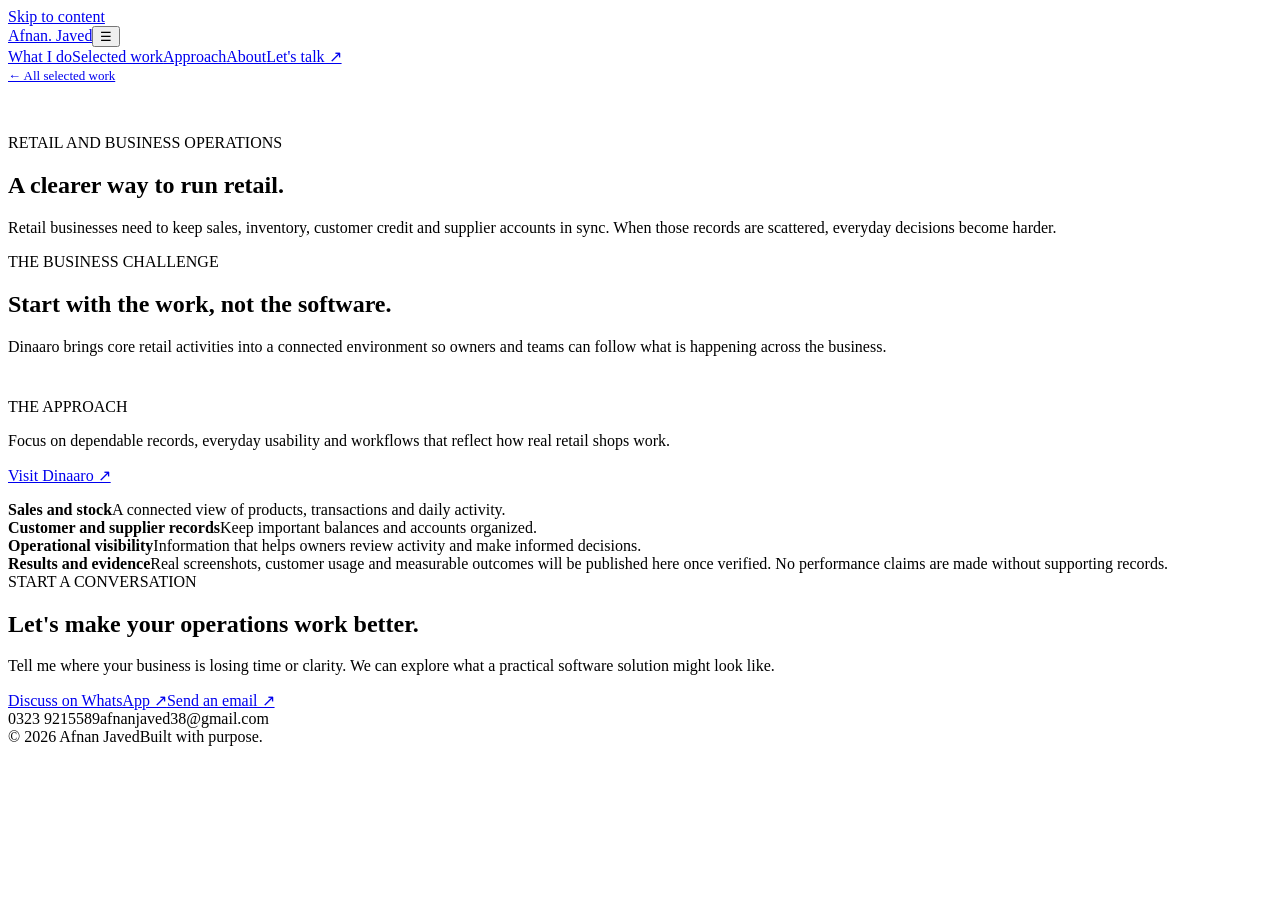
==== work/dinaaro/index.html @ 1b176692 "Build clean portfolio: work/dinaaro/index.html" ====
<!doctype html><html lang="en"><head><meta charset="utf-8"><meta name="viewport" content="width=device-width, initial-scale=1"><meta name="theme-color" content="#0d141c"><title>Dinaaro | Work by Afnan Javed</title><meta name="description" content="Dinaaro is a retail and business operations project by Afnan Javed. Learn about the operational problems it addresses and the thinking behind it."><meta name="robots" content="index,follow,max-image-preview:large"><link rel="canonical" href="https://afnanjaved38-stack.github.io/AfnanPortfolio/work/dinaaro/"><meta property="og:type" content="website"><meta property="og:site_name" content="Afnan Javed"><meta property="og:title" content="Dinaaro | Work by Afnan Javed"><meta property="og:description" content="Dinaaro is a retail and business operations project by Afnan Javed. Learn about the operational problems it addresses and the thinking behind it."><meta property="og:url" content="https://afnanjaved38-stack.github.io/AfnanPortfolio/work/dinaaro/"><meta name="twitter:card" content="summary"><meta name="twitter:title" content="Dinaaro | Work by Afnan Javed"><meta name="twitter:description" content="Dinaaro is a retail and business operations project by Afnan Javed. Learn about the operational problems it addresses and the thinking behind it."><link rel="icon" href="../assets/favicon.svg" type="image/svg+xml"><link rel="stylesheet" href="../styles.css"><script type="application/ld+json">{"@context":"https://schema.org","@type":"Person","name":"Afnan Javed","url":"https://afnanjaved38-stack.github.io/AfnanPortfolio/","description":"Builds software and automation for business operations and education administration.","email":"mailto:afnanjaved38@gmail.com","knowsAbout":["Business process automation","Custom business software","Retail management systems","School administration systems","AI assisted software development"]}</script></head><body><a class="skip" href="#content">Skip to content</a><header><div class="wrap nav"><a class="brand" href="../">Afnan<span>.</span> Javed</a><button class="menu" aria-expanded="false" aria-label="Toggle navigation">☰</button><nav aria-label="Main navigation"><a href="../#services">What I do</a><a href="../#work">Selected work</a><a href="../#approach">Approach</a><a href="../#about">About</a><a class="navcontact" href="../#contact">Let's talk ↗</a></nav></div></header><main id="content"><section class="casehero"><div class="wrap"><a href="../.." class="textlink" style="font-size:13px">← All selected work</a><p class="kicker" style="margin-top:50px">RETAIL AND BUSINESS OPERATIONS</p><h1>A clearer way to run retail.</h1><p>Retail businesses need to keep sales, inventory, customer credit and supplier accounts in sync. When those records are scattered, everyday decisions become harder.</p></div></section><section class="section"><div class="wrap detail-grid"><div><div class="kicker">THE BUSINESS CHALLENGE</div><h2>Start with the work, not the software.</h2><p>Dinaaro brings core retail activities into a connected environment so owners and teams can follow what is happening across the business.</p><div class="kicker" style="margin-top:42px">THE APPROACH</div><p>Focus on dependable records, everyday usability and workflows that reflect how real retail shops work.</p><p><a class="textlink" href="https://dinaaro.com" target="_blank" rel="noopener noreferrer">Visit Dinaaro ↗</a></p></div><div class="detail-list"><div><b>Sales and stock</b>A connected view of products, transactions and daily activity.</div><div><b>Customer and supplier records</b>Keep important balances and accounts organized.</div><div><b>Operational visibility</b>Information that helps owners review activity and make informed decisions.</div><div><b>Results and evidence</b>Real screenshots, customer usage and measurable outcomes will be published here once verified. No performance claims are made without supporting records.</div></div></div></section><section class="section contact" id="contact"><div class="wrap inner"><span class="kicker">START A CONVERSATION</span><h2>Let's make your operations work better.</h2><p>Tell me where your business is losing time or clarity. We can explore what a practical software solution might look like.</p><div class="actions"><a class="btn light" href="https://wa.me/923239215589" rel="noopener noreferrer" target="_blank">Discuss on WhatsApp ↗</a><a class="btn" href="mailto:afnanjaved38@gmail.com?subject=Business%20project%20inquiry">Send an email ↗</a></div><div class="contact-info"><span>0323 9215589</span><span>afnanjaved38@gmail.com</span></div></div></section></main><footer><div class="wrap foot"><span>© <span class="year">2026</span> Afnan Javed</span><span>Built with purpose.</span></div></footer><script src="../../script.js" defer></script></body></html>
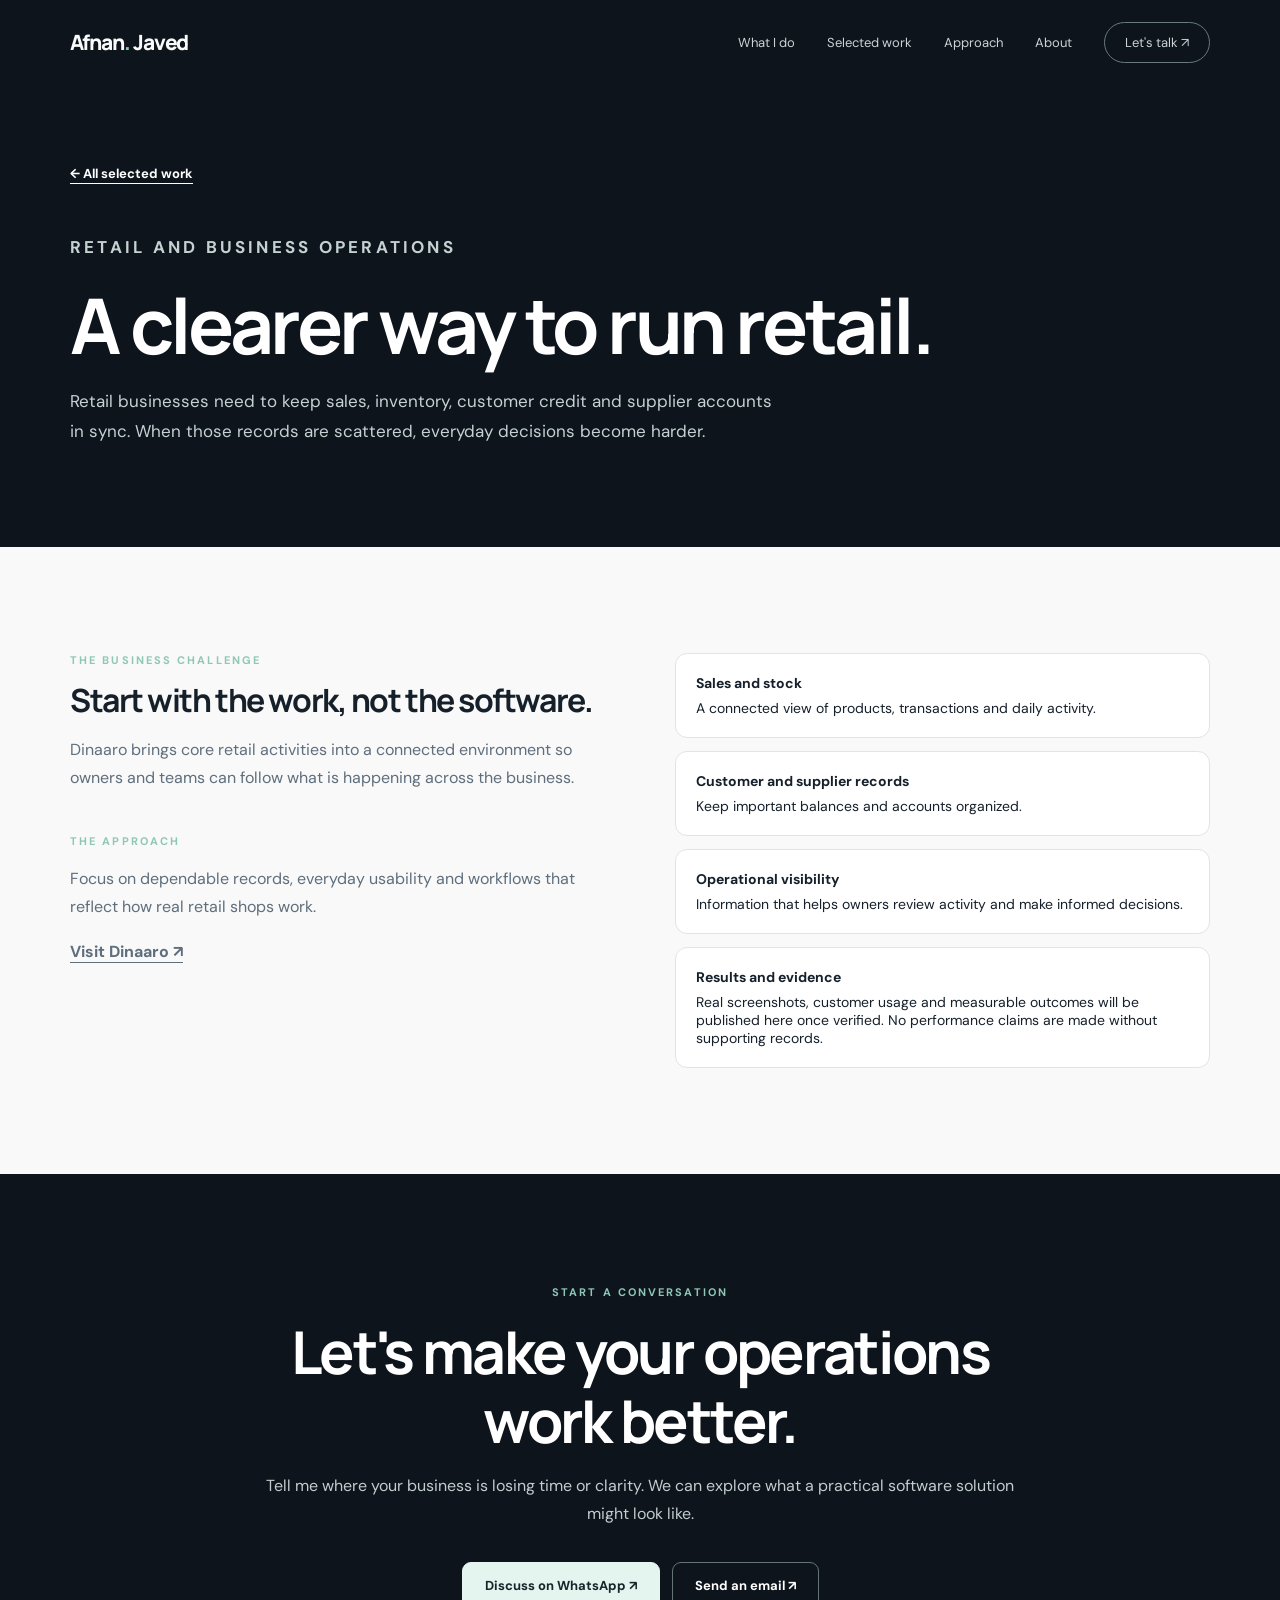
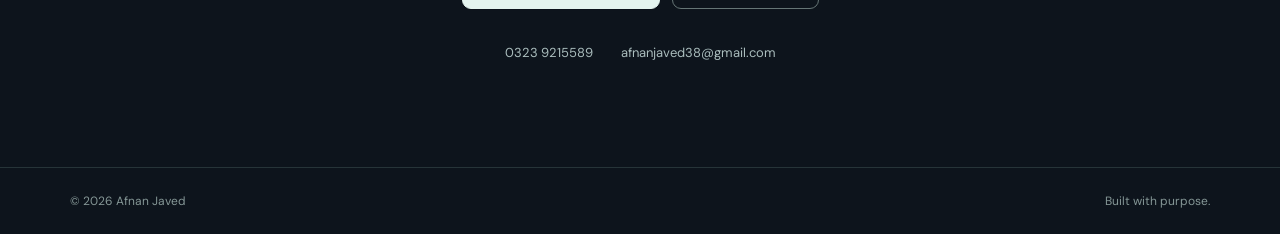
==== commit c387ea12: "Fix nested case study asset and navigation paths" ====
--- a/work/dinaaro/index.html
+++ b/work/dinaaro/index.html
@@ -1 +1 @@
-<!doctype html><html lang="en"><head><meta charset="utf-8"><meta name="viewport" content="width=device-width, initial-scale=1"><meta name="theme-color" content="#0d141c"><title>Dinaaro | Work by Afnan Javed</title><meta name="description" content="Dinaaro is a retail and business operations project by Afnan Javed. Learn about the operational problems it addresses and the thinking behind it."><meta name="robots" content="index,follow,max-image-preview:large"><link rel="canonical" href="https://afnanjaved38-stack.github.io/AfnanPortfolio/work/dinaaro/"><meta property="og:type" content="website"><meta property="og:site_name" content="Afnan Javed"><meta property="og:title" content="Dinaaro | Work by Afnan Javed"><meta property="og:description" content="Dinaaro is a retail and business operations project by Afnan Javed. Learn about the operational problems it addresses and the thinking behind it."><meta property="og:url" content="https://afnanjaved38-stack.github.io/AfnanPortfolio/work/dinaaro/"><meta name="twitter:card" content="summary"><meta name="twitter:title" content="Dinaaro | Work by Afnan Javed"><meta name="twitter:description" content="Dinaaro is a retail and business operations project by Afnan Javed. Learn about the operational problems it addresses and the thinking behind it."><link rel="icon" href="../assets/favicon.svg" type="image/svg+xml"><link rel="stylesheet" href="../styles.css"><script type="application/ld+json">{"@context":"https://schema.org","@type":"Person","name":"Afnan Javed","url":"https://afnanjaved38-stack.github.io/AfnanPortfolio/","description":"Builds software and automation for business operations and education administration.","email":"mailto:afnanjaved38@gmail.com","knowsAbout":["Business process automation","Custom business software","Retail management systems","School administration systems","AI assisted software development"]}</script></head><body><a class="skip" href="#content">Skip to content</a><header><div class="wrap nav"><a class="brand" href="../">Afnan<span>.</span> Javed</a><button class="menu" aria-expanded="false" aria-label="Toggle navigation">☰</button><nav aria-label="Main navigation"><a href="../#services">What I do</a><a href="../#work">Selected work</a><a href="../#approach">Approach</a><a href="../#about">About</a><a class="navcontact" href="../#contact">Let's talk ↗</a></nav></div></header><main id="content"><section class="casehero"><div class="wrap"><a href="../.." class="textlink" style="font-size:13px">← All selected work</a><p class="kicker" style="margin-top:50px">RETAIL AND BUSINESS OPERATIONS</p><h1>A clearer way to run retail.</h1><p>Retail businesses need to keep sales, inventory, customer credit and supplier accounts in sync. When those records are scattered, everyday decisions become harder.</p></div></section><section class="section"><div class="wrap detail-grid"><div><div class="kicker">THE BUSINESS CHALLENGE</div><h2>Start with the work, not the software.</h2><p>Dinaaro brings core retail activities into a connected environment so owners and teams can follow what is happening across the business.</p><div class="kicker" style="margin-top:42px">THE APPROACH</div><p>Focus on dependable records, everyday usability and workflows that reflect how real retail shops work.</p><p><a class="textlink" href="https://dinaaro.com" target="_blank" rel="noopener noreferrer">Visit Dinaaro ↗</a></p></div><div class="detail-list"><div><b>Sales and stock</b>A connected view of products, transactions and daily activity.</div><div><b>Customer and supplier records</b>Keep important balances and accounts organized.</div><div><b>Operational visibility</b>Information that helps owners review activity and make informed decisions.</div><div><b>Results and evidence</b>Real screenshots, customer usage and measurable outcomes will be published here once verified. No performance claims are made without supporting records.</div></div></div></section><section class="section contact" id="contact"><div class="wrap inner"><span class="kicker">START A CONVERSATION</span><h2>Let's make your operations work better.</h2><p>Tell me where your business is losing time or clarity. We can explore what a practical software solution might look like.</p><div class="actions"><a class="btn light" href="https://wa.me/923239215589" rel="noopener noreferrer" target="_blank">Discuss on WhatsApp ↗</a><a class="btn" href="mailto:afnanjaved38@gmail.com?subject=Business%20project%20inquiry">Send an email ↗</a></div><div class="contact-info"><span>0323 9215589</span><span>afnanjaved38@gmail.com</span></div></div></section></main><footer><div class="wrap foot"><span>© <span class="year">2026</span> Afnan Javed</span><span>Built with purpose.</span></div></footer><script src="../../script.js" defer></script></body></html>+<!doctype html><html lang="en"><head><meta charset="utf-8"><meta name="viewport" content="width=device-width, initial-scale=1"><meta name="theme-color" content="#0d141c"><title>Dinaaro | Work by Afnan Javed</title><meta name="description" content="Dinaaro is a retail and business operations project by Afnan Javed. Learn about the operational problems it addresses and the thinking behind it."><meta name="robots" content="index,follow,max-image-preview:large"><link rel="canonical" href="https://afnanjaved38-stack.github.io/AfnanPortfolio/work/dinaaro/"><meta property="og:type" content="website"><meta property="og:site_name" content="Afnan Javed"><meta property="og:title" content="Dinaaro | Work by Afnan Javed"><meta property="og:description" content="Dinaaro is a retail and business operations project by Afnan Javed. Learn about the operational problems it addresses and the thinking behind it."><meta property="og:url" content="https://afnanjaved38-stack.github.io/AfnanPortfolio/work/dinaaro/"><meta name="twitter:card" content="summary"><meta name="twitter:title" content="Dinaaro | Work by Afnan Javed"><meta name="twitter:description" content="Dinaaro is a retail and business operations project by Afnan Javed. Learn about the operational problems it addresses and the thinking behind it."><link rel="icon" href="../../assets/favicon.svg" type="image/svg+xml"><link rel="stylesheet" href="../../styles.css"><script type="application/ld+json">{"@context":"https://schema.org","@type":"Person","name":"Afnan Javed","url":"https://afnanjaved38-stack.github.io/AfnanPortfolio/","description":"Builds software and automation for business operations and education administration.","email":"mailto:afnanjaved38@gmail.com","knowsAbout":["Business process automation","Custom business software","Retail management systems","School administration systems","AI assisted software development"]}</script></head><body><a class="skip" href="#content">Skip to content</a><header><div class="wrap nav"><a class="brand" href="../../">Afnan<span>.</span> Javed</a><button class="menu" aria-expanded="false" aria-label="Toggle navigation">☰</button><nav aria-label="Main navigation"><a href="../../#services">What I do</a><a href="../#work">Selected work</a><a href="../#approach">Approach</a><a href="../#about">About</a><a class="navcontact" href="../#contact">Let's talk ↗</a></nav></div></header><main id="content"><section class="casehero"><div class="wrap"><a href="../../" class="textlink" style="font-size:13px">← All selected work</a><p class="kicker" style="margin-top:50px">RETAIL AND BUSINESS OPERATIONS</p><h1>A clearer way to run retail.</h1><p>Retail businesses need to keep sales, inventory, customer credit and supplier accounts in sync. When those records are scattered, everyday decisions become harder.</p></div></section><section class="section"><div class="wrap detail-grid"><div><div class="kicker">THE BUSINESS CHALLENGE</div><h2>Start with the work, not the software.</h2><p>Dinaaro brings core retail activities into a connected environment so owners and teams can follow what is happening across the business.</p><div class="kicker" style="margin-top:42px">THE APPROACH</div><p>Focus on dependable records, everyday usability and workflows that reflect how real retail shops work.</p><p><a class="textlink" href="https://dinaaro.com" target="_blank" rel="noopener noreferrer">Visit Dinaaro ↗</a></p></div><div class="detail-list"><div><b>Sales and stock</b>A connected view of products, transactions and daily activity.</div><div><b>Customer and supplier records</b>Keep important balances and accounts organized.</div><div><b>Operational visibility</b>Information that helps owners review activity and make informed decisions.</div><div><b>Results and evidence</b>Real screenshots, customer usage and measurable outcomes will be published here once verified. No performance claims are made without supporting records.</div></div></div></section><section class="section contact" id="contact"><div class="wrap inner"><span class="kicker">START A CONVERSATION</span><h2>Let's make your operations work better.</h2><p>Tell me where your business is losing time or clarity. We can explore what a practical software solution might look like.</p><div class="actions"><a class="btn light" href="https://wa.me/923239215589" rel="noopener noreferrer" target="_blank">Discuss on WhatsApp ↗</a><a class="btn" href="mailto:afnanjaved38@gmail.com?subject=Business%20project%20inquiry">Send an email ↗</a></div><div class="contact-info"><span>0323 9215589</span><span>afnanjaved38@gmail.com</span></div></div></section></main><footer><div class="wrap foot"><span>© <span class="year">2026</span> Afnan Javed</span><span>Built with purpose.</span></div></footer><script src="../../script.js" defer></script></body></html>
--- a/styles.css
+++ b/styles.css
@@ -0,0 +1 @@
+@import url('https://fonts.googleapis.com/css2?family=DM+Sans:wght@400;500;600;700&family=Manrope:wght@400;500;600;700;800&display=swap');:root{--bg:#0d141c;--ink:#16202b;--muted:#5f6e7d;--paper:#f8f9f8;--line:#dfe5e7;--teal:#b8e1d5}*{box-sizing:border-box}html{scroll-behavior:smooth}body{margin:0;font-family:'DM Sans',sans-serif;background:var(--paper);color:var(--ink);-webkit-font-smoothing:antialiased}a{color:inherit;text-decoration:none}h1,h2,h3,p{margin:0}h1,h2,h3{font-family:Manrope,sans-serif;letter-spacing:-.045em}p{line-height:1.75}.wrap{width:min(1140px,calc(100% - 48px));margin:auto}header{background:var(--bg);color:#f9fbfa}.nav{height:84px;display:flex;align-items:center;justify-content:space-between;gap:24px}.brand{font-size:21px;font-weight:800;font-family:Manrope,sans-serif;letter-spacing:-.05em}.brand span{color:#8ec6b5}nav{display:flex;align-items:center;gap:32px}nav a{font-size:13px;color:#cad4d5}nav a:hover{color:#fff}.navcontact{border:1px solid #6a797c;border-radius:40px;padding:11px 20px!important}.menu{display:none}.hero{color:#fff;background:radial-gradient(ellipse at 75% 55%,#233c40 0%,transparent 58%),var(--bg);overflow:hidden}.hero-grid{display:grid;grid-template-columns:1.08fr .92fr;gap:56px;align-items:center;min-height:620px;padding:50px 0 0}.eyebrow,.kicker{letter-spacing:.19em;text-transform:uppercase;font-size:11px;font-weight:700;color:#8fc7b7}.hero h1{font-size:clamp(43px,5.3vw,73px);line-height:1.12;margin:23px 0}.hero h1 em{color:#b4e2d5;font-style:normal}.hero .lead{font-size:16px;max-width:510px;color:#c0cbd0}.actions{display:flex;gap:12px;flex-wrap:wrap;margin-top:34px}.btn{padding:14px 22px;border-radius:9px;border:1px solid #657575;font-size:13px;font-weight:700;display:inline-flex;align-items:center;gap:17px;justify-content:center}.btn.light{background:#e4f4ef;border-color:#e4f4ef;color:#152529}.btn:hover{filter:brightness(1.08)}.hero-photo{height:545px;position:relative;align-self:end;display:flex;align-items:end;justify-content:center;isolation:isolate}.hero-photo:before{content:'';position:absolute;z-index:-1;inset:16% 0 4%;background:radial-gradient(ellipse,#437c7455,transparent 70%)}.hero-photo img{display:block;max-width:100%;height:100%;object-fit:contain;object-position:center bottom;filter:drop-shadow(0 10px 20px #0003)}.hero-photo figcaption{position:absolute;right:0;bottom:24px;background:#15232add;border:1px solid #58716d80;padding:13px 18px;border-radius:9px;font-size:12px}.section{padding:106px 0}.sectionhead{max-width:760px;margin-bottom:44px}.sectionhead h2,.section h2{font-size:clamp(34px,4vw,52px);line-height:1.15;margin:15px 0 17px}.sectionhead p{font-size:16px;color:var(--muted);max-width:600px}.servicegrid{display:grid;grid-template-columns:repeat(3,1fr);gap:16px}.service{padding:30px;border:1px solid var(--line);border-radius:15px;background:white;min-height:245px}.service .symbol{width:42px;height:42px;border-radius:11px;background:#e4f4ee;display:grid;place-items:center;font-size:21px;margin-bottom:34px}.service h3{font-size:21px;margin-bottom:11px}.service p{color:var(--muted);font-size:14px}.work{background:#eef2f1}.case{display:grid;grid-template-columns:1fr 1fr;gap:32px;background:white;border:1px solid #d9e1df;padding:34px;border-radius:17px;margin:20px 0;align-items:center}.case h3{font-size:36px;margin:13px 0}.case p{color:var(--muted);font-size:15px}.case .more{display:inline-block;margin-top:26px;font-weight:700;border-bottom:1px solid currentColor;padding-bottom:5px;font-size:13px}.case-visual{min-height:295px;border-radius:12px;display:flex;flex-direction:column;justify-content:space-between;padding:29px;overflow:hidden}.visual1{background:linear-gradient(135deg,#173d43,#11252c);color:#e4f8f1}.visual2{background:linear-gradient(135deg,#283b72,#151e37);color:#eff3ff}.case-visual .big{font-size:clamp(50px,6vw,82px);font-family:Manrope,sans-serif;font-weight:800;letter-spacing:-.06em}.case-visual .fine{font-size:13px;opacity:.85;max-width:290px}.case-visual .tag{font-size:11px;text-transform:uppercase;letter-spacing:2px;opacity:.75}.proofline{margin:28px 0 0;color:#52616d;font-size:13px}.approach-grid{display:grid;grid-template-columns:1fr 1.1fr;gap:90px}.steps{display:grid;gap:0}.step{padding:20px 0;border-bottom:1px solid var(--line);display:grid;grid-template-columns:50px 1fr;gap:12px}.step b{color:#438274;font-size:13px}.step h3{font-size:19px;margin-bottom:6px}.step p{font-size:14px;color:var(--muted)}.about{background:#ecf1ef}.aboutgrid{display:grid;grid-template-columns:.8fr 1.2fr;gap:80px}.aboutgrid p{font-size:17px;color:#4b5b63;margin:16px 0}.contact{background:#0d141c;color:white;text-align:center}.contact .inner{max-width:760px}.contact h2{font-size:clamp(38px,5vw,59px);line-height:1.18;margin:16px 0}.contact p{color:#c2cdce}.contact .actions{justify-content:center}.contact-info{margin-top:35px;color:#aabdbd;font-size:13px}.contact-info span{padding:0 14px}footer{background:#0d141c;color:#859796;border-top:1px solid #263438;padding:25px 0;font-size:12px}.foot{display:flex;justify-content:space-between}.casehero{background:var(--bg);color:#fff;padding:78px 0 100px}.casehero h1{font-size:clamp(44px,6vw,77px);max-width:900px;line-height:1.1;margin:20px 0}.casehero p{max-width:710px;color:#c5d2d2;font-size:17px}.detail-grid{display:grid;grid-template-columns:1fr 1fr;gap:70px}.detail-grid h2{font-size:32px}.detail-grid p{color:var(--muted);margin:17px 0}.detail-list{display:grid;gap:13px}.detail-list div{border:1px solid var(--line);border-radius:12px;padding:20px;background:#fff;font-size:14px}.detail-list b{display:block;margin-bottom:7px}.textlink{font-weight:700;text-decoration:underline;text-underline-offset:5px}.skip{position:absolute;left:-10000px;top:auto}.skip:focus{left:12px;top:12px;background:white;color:black;padding:12px;z-index:99}@media(max-width:900px){.hero-grid{gap:15px;grid-template-columns:1fr 1fr}.hero-photo{height:470px}.hero h1{font-size:45px}.servicegrid{grid-template-columns:1fr 1fr}.approach-grid{gap:35px}}@media(max-width:700px){.wrap{width:calc(100% - 36px)}.nav{height:70px}.menu{display:block;border:1px solid #62716f;border-radius:8px;color:white;background:transparent;padding:8px 13px;font-size:19px}nav{display:none;position:absolute;top:67px;left:0;right:0;background:#182730;z-index:10;padding:22px;flex-direction:column;align-items:stretch;gap:20px}nav.open{display:flex}.hero-grid{grid-template-columns:1fr;padding-top:50px}.hero h1{font-size:clamp(38px,10vw,52px)}.hero .lead{font-size:15px}.hero-photo{height:390px;margin-top:20px}.hero-photo figcaption{bottom:10px}.section{padding:70px 0}.servicegrid,.case,.approach-grid,.aboutgrid,.detail-grid{grid-template-columns:1fr;gap:17px}.service{min-height:0}.case{padding:20px}.case-visual{min-height:250px;order:-1}.case h3{font-size:31px}.aboutgrid{gap:10px}.contact-info span{display:block;margin:6px}.foot{gap:15px}.casehero{padding:60px 0}.sectionhead h2,.section h2{font-size:34px}}@media(prefers-reduced-motion:reduce){html{scroll-behavior:auto}}
